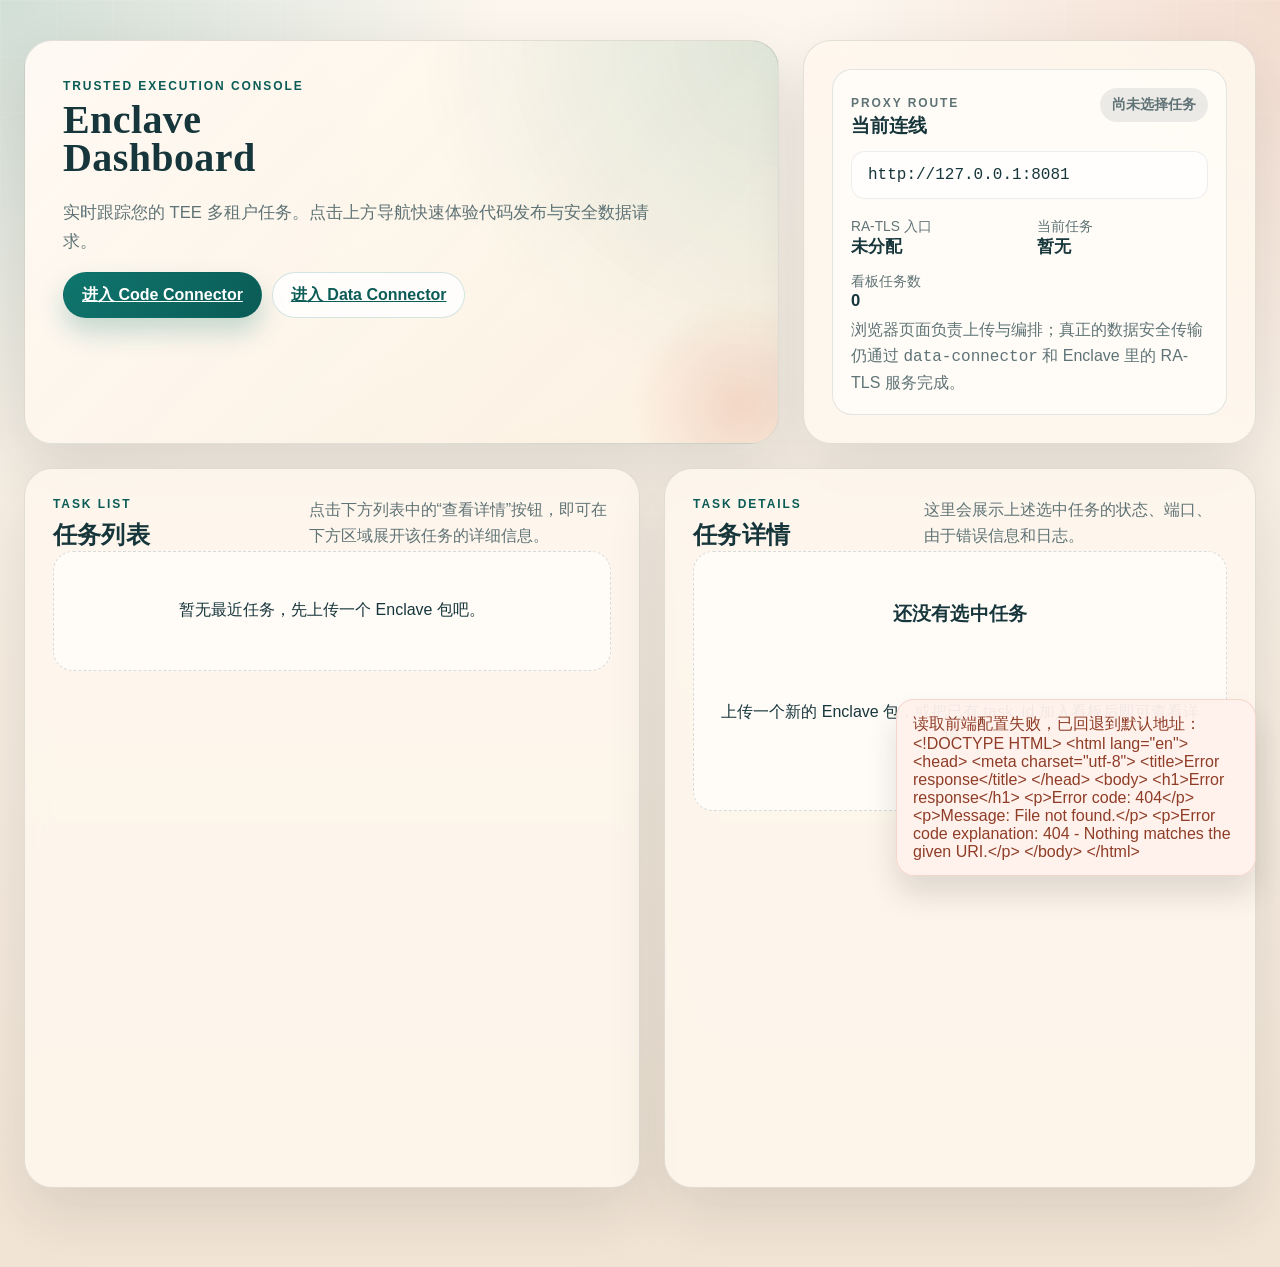
==== enclave-manager-frontend/web/index.html @ 97669d35 "feat(frontend): 添加 Enclave Manager 前端界面 - 实现了完整的任务管理界面，支持 Enclave 代码上传和状态跟踪 - 添加了任务状态监控功能，包括代码上传、Enc" ====
<!DOCTYPE html>
<html lang="zh-CN">
<head>
  <meta charset="UTF-8" />
  <meta name="viewport" content="width=device-width, initial-scale=1.0" />
  <title>Enclave Manager Dashboard</title>
  <link rel="stylesheet" href="./styles.css" />
</head>
<body>
  <div class="page-shell">
    <header class="hero">
      <div class="hero-copy">
        <p class="eyebrow">Trusted Execution Console</p>
        <h1>Enclave Dashboard</h1>
        <p class="hero-text">
          实时跟踪您的 TEE 多租户任务。点击上方导航快速体验代码发布与安全数据请求。
        </p>
        <div class="hero-tags" style="margin-top: 1rem;">
          <a href="./code.html" class="button button-primary">进入 Code Connector</a>
          <a href="./data.html" class="button button-secondary">进入 Data Connector</a>
        </div>
      </div>
      <aside class="hero-side" id="connectionSummary">
        <div class="skeleton-block skeleton-lg"></div>
        <div class="skeleton-grid">
          <div class="skeleton-block"></div>
          <div class="skeleton-block"></div>
          <div class="skeleton-block"></div>
          <div class="skeleton-block"></div>
        </div>
      </aside>
    </header>

    <main class="workspace">
      <section class="panel panel-recent">
        <div class="panel-head">
          <div>
            <p class="panel-kicker">Task List</p>
            <h2>任务列表</h2>
          </div>
          <p class="panel-note">点击下方列表中的“查看详情”按钮，即可在下方区域展开该任务的详细信息。</p>
        </div>
        <div id="recentTasksList" class="task-list">
          <div class="empty-state compact">
            <p>暂无任务。</p>
          </div>
        </div>
      </section>

      <section class="panel panel-status">
        <div class="panel-head">
          <div>
            <p class="panel-kicker">Task Details</p>
            <h2>任务详情</h2>
          </div>
          <p class="panel-note">这里会展示上述选中任务的状态、端口、由于错误信息和日志。</p>
        </div>
        <div id="selectedTaskPanel" class="selected-task">
          <div class="empty-state">
            <h3>还没有选中任务</h3>
            <p>请先从上方任务列表中选中一个任务。</p>
          </div>
        </div>
      </section>
    </main>

    <div id="toastRegion" class="toast-region" aria-live="polite" aria-atomic="true"></div>
  </div>

  <script type="module" src="./app.js"></script>
</body>
</html>
---- enclave-manager-frontend/web/styles.css ----
:root {
  --bg: #f4ede2;
  --bg-soft: rgba(255, 248, 238, 0.82);
  --surface: rgba(255, 253, 249, 0.86);
  --surface-strong: #fffaf3;
  --border: rgba(16, 52, 58, 0.12);
  --text: #17363b;
  --text-muted: #5f7376;
  --accent: #0f766e;
  --accent-strong: #0b5b56;
  --accent-soft: rgba(15, 118, 110, 0.1);
  --warm: #c65b3c;
  --warm-soft: rgba(198, 91, 60, 0.12);
  --gold: #b98326;
  --gold-soft: rgba(185, 131, 38, 0.12);
  --shadow: 0 24px 60px rgba(42, 44, 38, 0.12);
  --radius-xl: 28px;
  --radius-lg: 20px;
  --radius-md: 14px;
  --radius-sm: 10px;
  --font-display: Georgia, "Times New Roman", serif;
  --font-body: "Trebuchet MS", "Segoe UI Variable Text", "Segoe UI", sans-serif;
  --font-mono: Consolas, "SFMono-Regular", Monaco, monospace;
}

* {
  box-sizing: border-box;
}

html {
  scroll-behavior: smooth;
}

body {
  margin: 0;
  min-height: 100vh;
  font-family: var(--font-body);
  color: var(--text);
  background:
    radial-gradient(circle at top left, rgba(15, 118, 110, 0.18), transparent 28%),
    radial-gradient(circle at top right, rgba(198, 91, 60, 0.16), transparent 24%),
    linear-gradient(180deg, #fcf6ee 0%, #f1e4d5 100%);
}

body::before {
  content: "";
  position: fixed;
  inset: 0;
  pointer-events: none;
  background-image:
    linear-gradient(rgba(255, 255, 255, 0.14) 1px, transparent 1px),
    linear-gradient(90deg, rgba(255, 255, 255, 0.14) 1px, transparent 1px);
  background-size: 56px 56px;
  mask-image: linear-gradient(180deg, rgba(0, 0, 0, 0.7), transparent 85%);
}

code,
pre {
  font-family: var(--font-mono);
}

.page-shell {
  max-width: 1440px;
  margin: 0 auto;
  padding: 40px 24px 80px;
}

.hero,
.panel {
  animation: rise-in 560ms ease both;
}

.hero {
  display: grid;
  grid-template-columns: minmax(0, 1.25fr) minmax(320px, 0.75fr);
  gap: 24px;
  align-items: stretch;
}

.hero-copy,
.hero-side,
.panel {
  border: 1px solid var(--border);
  border-radius: var(--radius-xl);
  box-shadow: var(--shadow);
  backdrop-filter: blur(10px);
}

.hero-copy {
  position: relative;
  overflow: hidden;
  padding: 38px;
  background:
    radial-gradient(circle at top right, rgba(15, 118, 110, 0.13), transparent 42%),
    linear-gradient(135deg, rgba(255, 250, 243, 0.96), rgba(252, 241, 225, 0.92));
}

.hero-copy::after {
  content: "";
  position: absolute;
  right: -72px;
  bottom: -72px;
  width: 220px;
  height: 220px;
  border-radius: 50%;
  background: radial-gradient(circle, rgba(198, 91, 60, 0.18), transparent 70%);
}

.eyebrow,
.panel-kicker {
  margin: 0 0 8px;
  color: var(--accent-strong);
  text-transform: uppercase;
  letter-spacing: 0.16em;
  font-size: 12px;
  font-weight: 700;
}

.hero h1,
.panel h2,
.subsection h3,
.mini-card h3,
.selected-task h3,
.snippet-card h3 {
  margin: 0;
  font-family: var(--font-display);
  letter-spacing: 0.01em;
}

.hero h1 {
  max-width: 12ch;
  font-size: clamp(2.5rem, 3vw, 4.2rem);
  line-height: 0.96;
}

.hero-text {
  max-width: 64ch;
  margin: 20px 0 0;
  font-size: 1.04rem;
  line-height: 1.75;
  color: var(--text-muted);
}

.hero-tags {
  display: flex;
  flex-wrap: wrap;
  gap: 10px;
  margin-top: 24px;
}

.hero-tag {
  display: inline-flex;
  align-items: center;
  padding: 9px 14px;
  border-radius: 999px;
  border: 1px solid rgba(15, 118, 110, 0.14);
  background: rgba(255, 255, 255, 0.72);
  color: var(--accent-strong);
  font-size: 0.92rem;
  font-weight: 700;
}

.hero-side,
.panel {
  background: var(--bg-soft);
}

.hero-side {
  padding: 28px;
}

.workspace {
  display: grid;
  grid-template-columns: minmax(0, 1.02fr) minmax(0, 0.98fr);
  gap: 24px;
  margin-top: 24px;
}

.panel {
  padding: 28px;
}

.panel-upload {
  display: flex;
  flex-direction: column;
  gap: 24px;
}

.panel-status {
  min-height: 720px;
}

.panel-next,
.panel-recent {
  min-height: 320px;
}

.panel-head,
.subsection-head,
.task-main-head {
  display: flex;
  justify-content: space-between;
  align-items: flex-start;
  gap: 18px;
}

.panel-note {
  margin: 0;
  max-width: 34ch;
  color: var(--text-muted);
  line-height: 1.6;
}

.stack-form,
.subsection,
.selected-task,
.next-steps {
  display: flex;
  flex-direction: column;
  gap: 18px;
}

.field {
  display: flex;
  flex-direction: column;
  gap: 10px;
}

.field-label {
  font-weight: 700;
  color: var(--text);
}

.field input[type="file"],
.field input[type="text"] {
  width: 100%;
  border: 1px solid rgba(23, 54, 59, 0.14);
  border-radius: var(--radius-md);
  background: rgba(255, 255, 255, 0.84);
  color: var(--text);
  padding: 14px 16px;
  font: inherit;
  outline: none;
  transition: border-color 180ms ease, box-shadow 180ms ease, transform 180ms ease;
}

.field input[type="file"] {
  padding: 18px 16px;
}

.field input[type="file"]::file-selector-button {
  margin-right: 12px;
  border: 0;
  border-radius: 999px;
  padding: 10px 14px;
  background: var(--accent);
  color: #fff;
  font-weight: 700;
  cursor: pointer;
}

.field input:focus {
  border-color: rgba(15, 118, 110, 0.45);
  box-shadow: 0 0 0 5px rgba(15, 118, 110, 0.12);
}

.file-field {
  padding: 18px;
  border-radius: var(--radius-lg);
  border: 1px dashed rgba(15, 118, 110, 0.26);
  background: linear-gradient(180deg, rgba(255, 255, 255, 0.74), rgba(245, 250, 248, 0.82));
}

.field-hint {
  color: var(--text-muted);
  line-height: 1.65;
}

.button-row,
.task-actions,
.snippet-actions {
  display: flex;
  flex-wrap: wrap;
  gap: 12px;
}

.button {
  display: inline-flex;
  align-items: center;
  justify-content: center;
  min-height: 46px;
  border: 1px solid transparent;
  border-radius: 999px;
  padding: 0 18px;
  font: inherit;
  font-weight: 700;
  cursor: pointer;
  transition: transform 180ms ease, box-shadow 180ms ease, background 180ms ease, border-color 180ms ease;
}

.button:hover:not(:disabled) {
  transform: translateY(-1px);
}

.button:disabled {
  cursor: wait;
  opacity: 0.65;
}

.button-primary {
  background: linear-gradient(135deg, var(--accent), var(--accent-strong));
  color: #fff;
  box-shadow: 0 14px 26px rgba(15, 118, 110, 0.24);
}

.button-secondary {
  background: rgba(255, 255, 255, 0.8);
  color: var(--accent-strong);
  border-color: rgba(15, 118, 110, 0.18);
}

.button-ghost {
  background: rgba(255, 255, 255, 0.62);
  color: var(--text);
  border-color: rgba(23, 54, 59, 0.12);
}

.button-subtle {
  min-height: 38px;
  padding: 0 14px;
  border-radius: 999px;
  background: rgba(255, 255, 255, 0.72);
  color: var(--text);
  border: 1px solid rgba(23, 54, 59, 0.12);
}

.mini-grid,
.detail-grid,
.connection-grid,
.snippet-grid {
  display: grid;
  gap: 14px;
}

.mini-grid,
.snippet-grid {
  grid-template-columns: repeat(auto-fit, minmax(180px, 1fr));
}

.mini-card,
.detail-card,
.snippet-card,
.task-card,
.connection-card,
.timeline-step,
.event-card,
.status-explainer {
  border: 1px solid var(--border);
  border-radius: var(--radius-lg);
  background: var(--surface);
}

.mini-card,
.detail-card,
.snippet-card,
.event-card,
.status-explainer {
  padding: 18px;
}

.mini-card p,
.detail-card p,
.snippet-card p,
.event-card p,
.status-explainer p {
  margin: 10px 0 0;
  color: var(--text-muted);
  line-height: 1.65;
}

.inline-form {
  display: grid;
  grid-template-columns: minmax(0, 1fr) auto;
  gap: 12px;
  align-items: end;
}

.task-main-head {
  padding-bottom: 16px;
  border-bottom: 1px solid rgba(23, 54, 59, 0.08);
}

.task-title {
  display: flex;
  flex-direction: column;
  gap: 8px;
}

.task-id {
  font-size: 0.92rem;
  color: var(--text-muted);
  word-break: break-all;
}

.status-badge {
  display: inline-flex;
  align-items: center;
  gap: 8px;
  width: fit-content;
  border-radius: 999px;
  padding: 8px 12px;
  font-size: 0.9rem;
  font-weight: 700;
}

.tone-info {
  background: var(--accent-soft);
  color: var(--accent-strong);
}

.tone-success {
  background: rgba(33, 122, 66, 0.12);
  color: #166238;
}

.tone-warning {
  background: var(--gold-soft);
  color: #8a5d0a;
}

.tone-danger {
  background: var(--warm-soft);
  color: #8f3d27;
}

.tone-muted {
  background: rgba(97, 109, 111, 0.12);
  color: #516467;
}

.detail-grid {
  grid-template-columns: repeat(auto-fit, minmax(160px, 1fr));
}

.detail-card strong,
.connection-card strong {
  display: block;
  font-size: 1.04rem;
}

.detail-card span,
.connection-card span {
  color: var(--text-muted);
  font-size: 0.86rem;
}

.timeline {
  display: grid;
  gap: 12px;
}

.timeline-step {
  display: grid;
  grid-template-columns: 48px minmax(0, 1fr);
  gap: 16px;
  padding: 16px;
  align-items: start;
}

.step-index {
  display: inline-flex;
  align-items: center;
  justify-content: center;
  width: 48px;
  height: 48px;
  border-radius: 16px;
  font-weight: 700;
  background: rgba(23, 54, 59, 0.08);
  color: var(--text);
}

.timeline-step.complete {
  border-color: rgba(15, 118, 110, 0.18);
  background: linear-gradient(135deg, rgba(248, 255, 251, 0.95), rgba(232, 248, 244, 0.94));
}

.timeline-step.complete .step-index {
  background: var(--accent);
  color: #fff;
}

.timeline-step.current {
  border-color: rgba(185, 131, 38, 0.3);
  background: linear-gradient(135deg, rgba(255, 249, 237, 0.98), rgba(255, 241, 218, 0.94));
}

.timeline-step.current .step-index {
  background: var(--gold);
  color: #fff;
}

.timeline-step.fail {
  border-color: rgba(198, 91, 60, 0.28);
  background: linear-gradient(135deg, rgba(255, 246, 243, 0.98), rgba(255, 233, 225, 0.94));
}

.timeline-step.fail .step-index {
  background: var(--warm);
  color: #fff;
}

.timeline-step.upcoming {
  opacity: 0.74;
}

.timeline-step h4,
.task-card h3,
.connection-card h3,
.status-explainer h3,
.event-card h3 {
  margin: 0;
}

.timeline-step p,
.event-list,
.task-card p,
.connection-card p {
  margin: 6px 0 0;
  color: var(--text-muted);
  line-height: 1.6;
}

.error-banner {
  padding: 14px 16px;
  border: 1px solid rgba(198, 91, 60, 0.2);
  border-radius: var(--radius-md);
  background: rgba(255, 240, 235, 0.94);
  color: #8f3d27;
  line-height: 1.6;
}

.event-list {
  display: grid;
  gap: 10px;
}

.event-row {
  display: flex;
  justify-content: space-between;
  gap: 12px;
  padding: 12px 14px;
  border-radius: var(--radius-md);
  background: rgba(255, 255, 255, 0.74);
  border: 1px solid rgba(23, 54, 59, 0.08);
}

.event-row time {
  white-space: nowrap;
  color: var(--text-muted);
  font-size: 0.86rem;
}

.task-list {
  display: grid;
  gap: 14px;
}

.task-card {
  padding: 18px;
  transition: transform 180ms ease, border-color 180ms ease, box-shadow 180ms ease;
}

.task-card.selected {
  border-color: rgba(15, 118, 110, 0.28);
  box-shadow: 0 14px 30px rgba(15, 118, 110, 0.12);
}

.task-card:hover {
  transform: translateY(-2px);
}

.task-card-head,
.snippet-head,
.connection-row {
  display: flex;
  justify-content: space-between;
  gap: 14px;
  align-items: flex-start;
}

.task-meta {
  display: flex;
  flex-wrap: wrap;
  gap: 10px;
  margin-top: 14px;
}

.task-meta span {
  display: inline-flex;
  align-items: center;
  padding: 7px 10px;
  border-radius: 999px;
  background: rgba(23, 54, 59, 0.06);
  color: var(--text-muted);
  font-size: 0.86rem;
}

.task-card-actions {
  display: flex;
  flex-wrap: wrap;
  gap: 8px;
  margin-top: 14px;
}

.task-error {
  margin-top: 12px;
  color: #8f3d27;
}

.connection-card {
  padding: 18px;
}

.connection-grid {
  grid-template-columns: repeat(2, minmax(0, 1fr));
  margin-top: 18px;
}

.connection-route {
  margin-top: 12px;
  padding: 14px 16px;
  border-radius: var(--radius-md);
  background: rgba(255, 255, 255, 0.76);
  border: 1px solid rgba(23, 54, 59, 0.08);
  font-family: var(--font-mono);
  word-break: break-all;
}

.snippet-card pre {
  margin: 14px 0 0;
  padding: 16px;
  overflow: auto;
  border-radius: var(--radius-md);
  background: #123439;
  color: #f8f1e7;
  font-size: 0.92rem;
  line-height: 1.65;
}

.status-explainer {
  background:
    linear-gradient(135deg, rgba(245, 252, 250, 0.96), rgba(251, 246, 236, 0.96));
}

.empty-state {
  display: grid;
  place-items: center;
  min-height: 260px;
  text-align: center;
  padding: 20px;
  border-radius: var(--radius-lg);
  border: 1px dashed rgba(23, 54, 59, 0.16);
  background: rgba(255, 255, 255, 0.62);
}

.empty-state.compact {
  min-height: 120px;
}

.skeleton-block {
  height: 18px;
  border-radius: 999px;
  background: linear-gradient(90deg, rgba(23, 54, 59, 0.08), rgba(255, 255, 255, 0.56), rgba(23, 54, 59, 0.08));
  background-size: 200% 100%;
  animation: pulse 1.8s linear infinite;
}

.skeleton-lg {
  height: 32px;
}

.skeleton-grid {
  display: grid;
  grid-template-columns: repeat(2, minmax(0, 1fr));
  gap: 14px;
  margin-top: 18px;
}

.toast-region {
  position: fixed;
  right: 24px;
  bottom: 24px;
  display: grid;
  gap: 10px;
  width: min(360px, calc(100vw - 48px));
  z-index: 20;
}

.toast {
  padding: 14px 16px;
  border-radius: 18px;
  border: 1px solid rgba(23, 54, 59, 0.12);
  background: rgba(255, 253, 249, 0.94);
  color: var(--text);
  box-shadow: 0 18px 30px rgba(42, 44, 38, 0.14);
  animation: toast-in 180ms ease;
}

.toast.error {
  border-color: rgba(198, 91, 60, 0.18);
  background: rgba(255, 242, 237, 0.95);
  color: #8f3d27;
}

@keyframes rise-in {
  from {
    opacity: 0;
    transform: translateY(16px);
  }
  to {
    opacity: 1;
    transform: translateY(0);
  }
}

@keyframes pulse {
  from {
    background-position: 200% 0;
  }
  to {
    background-position: -200% 0;
  }
}

@keyframes toast-in {
  from {
    opacity: 0;
    transform: translateY(8px) scale(0.98);
  }
  to {
    opacity: 1;
    transform: translateY(0) scale(1);
  }
}

@media (max-width: 1120px) {
  .hero,
  .workspace {
    grid-template-columns: 1fr;
  }

  .panel-status {
    min-height: auto;
  }
}

@media (max-width: 720px) {
  .page-shell {
    padding: 20px 16px 100px;
  }

  .hero-copy,
  .hero-side,
  .panel {
    padding: 22px;
  }

  .inline-form,
  .connection-grid {
    grid-template-columns: 1fr;
  }

  .button-row,
  .task-card-actions,
  .task-actions,
  .snippet-actions {
    flex-direction: column;
  }

  .button,
  .button-subtle {
    width: 100%;
  }

  .timeline-step {
    grid-template-columns: 1fr;
  }

  .step-index {
    width: 40px;
    height: 40px;
  }

  .event-row,
  .task-card-head,
  .snippet-head,
  .connection-row,
  .panel-head,
  .subsection-head,
  .task-main-head {
    flex-direction: column;
  }

  .toast-region {
    right: 16px;
    left: 16px;
    width: auto;
  }
}
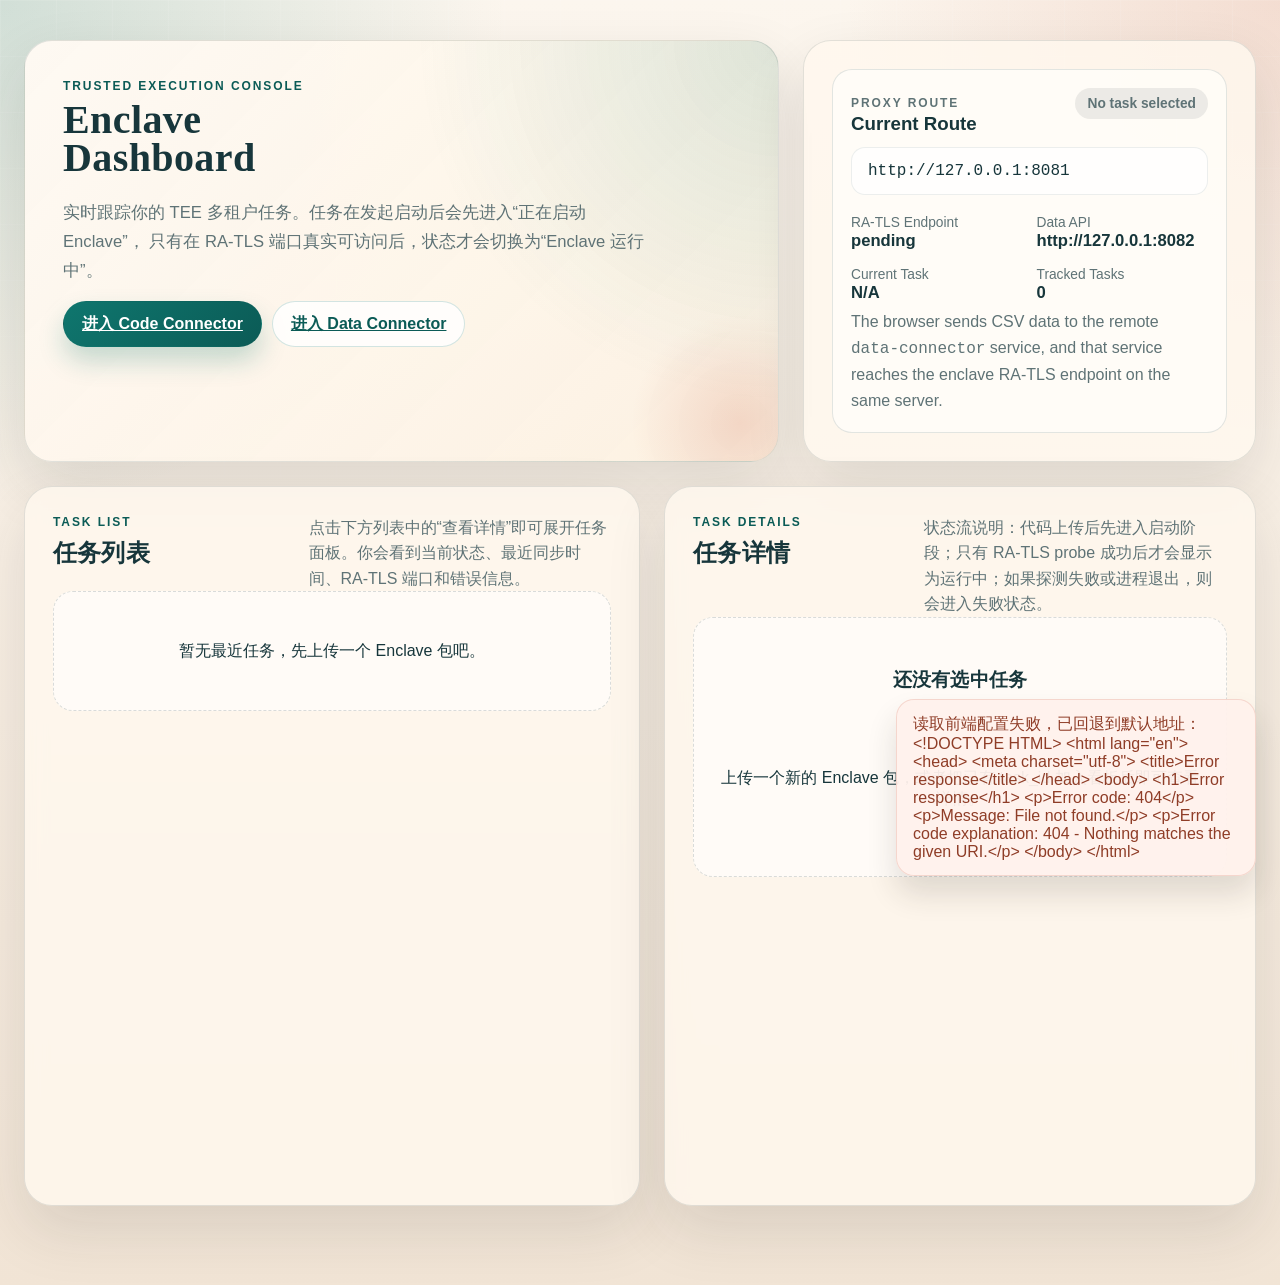
==== commit e6a80e55: "fix(enclave): 修复RA-TLS就绪检查超时逻辑 - 移除硬编码的60秒启动超时限制，改用传入的上下文控制 - 将HTTP请求上下文从deadlineCtx改为传入的ctx参数 - 更新超" ====
--- a/enclave-manager-frontend/web/index.html
+++ b/enclave-manager-frontend/web/index.html
@@ -13,7 +13,8 @@
         <p class="eyebrow">Trusted Execution Console</p>
         <h1>Enclave Dashboard</h1>
         <p class="hero-text">
-          实时跟踪您的 TEE 多租户任务。点击上方导航快速体验代码发布与安全数据请求。
+          实时跟踪你的 TEE 多租户任务。任务在发起启动后会先进入“正在启动 Enclave”，
+          只有在 RA-TLS 端口真实可访问后，状态才会切换为“Enclave 运行中”。
         </p>
         <div class="hero-tags" style="margin-top: 1rem;">
           <a href="./code.html" class="button button-primary">进入 Code Connector</a>
@@ -38,7 +39,9 @@
             <p class="panel-kicker">Task List</p>
             <h2>任务列表</h2>
           </div>
-          <p class="panel-note">点击下方列表中的“查看详情”按钮，即可在下方区域展开该任务的详细信息。</p>
+          <p class="panel-note">
+            点击下方列表中的“查看详情”即可展开任务面板。你会看到当前状态、最近同步时间、RA-TLS 端口和错误信息。
+          </p>
         </div>
         <div id="recentTasksList" class="task-list">
           <div class="empty-state compact">
@@ -53,12 +56,14 @@
             <p class="panel-kicker">Task Details</p>
             <h2>任务详情</h2>
           </div>
-          <p class="panel-note">这里会展示上述选中任务的状态、端口、由于错误信息和日志。</p>
+          <p class="panel-note">
+            状态流说明：代码上传后先进入启动阶段；只有 RA-TLS probe 成功后才会显示为运行中；如果探测失败或进程退出，则会进入失败状态。
+          </p>
         </div>
         <div id="selectedTaskPanel" class="selected-task">
           <div class="empty-state">
             <h3>还没有选中任务</h3>
-            <p>请先从上方任务列表中选中一个任务。</p>
+            <p>请先从上方任务列表中选择一个任务。</p>
           </div>
         </div>
       </section>
--- a/enclave-manager-frontend/web/styles.css
+++ b/enclave-manager-frontend/web/styles.css
@@ -1,9 +1,11 @@
 :root {
   --bg: #f4ede2;
   --bg-soft: rgba(255, 248, 238, 0.82);
+  --bg-crust: rgba(248, 240, 229, 0.92);
   --surface: rgba(255, 253, 249, 0.86);
   --surface-strong: #fffaf3;
   --border: rgba(16, 52, 58, 0.12);
+  --border-subtle: rgba(16, 52, 58, 0.1);
   --text: #17363b;
   --text-muted: #5f7376;
   --accent: #0f766e;
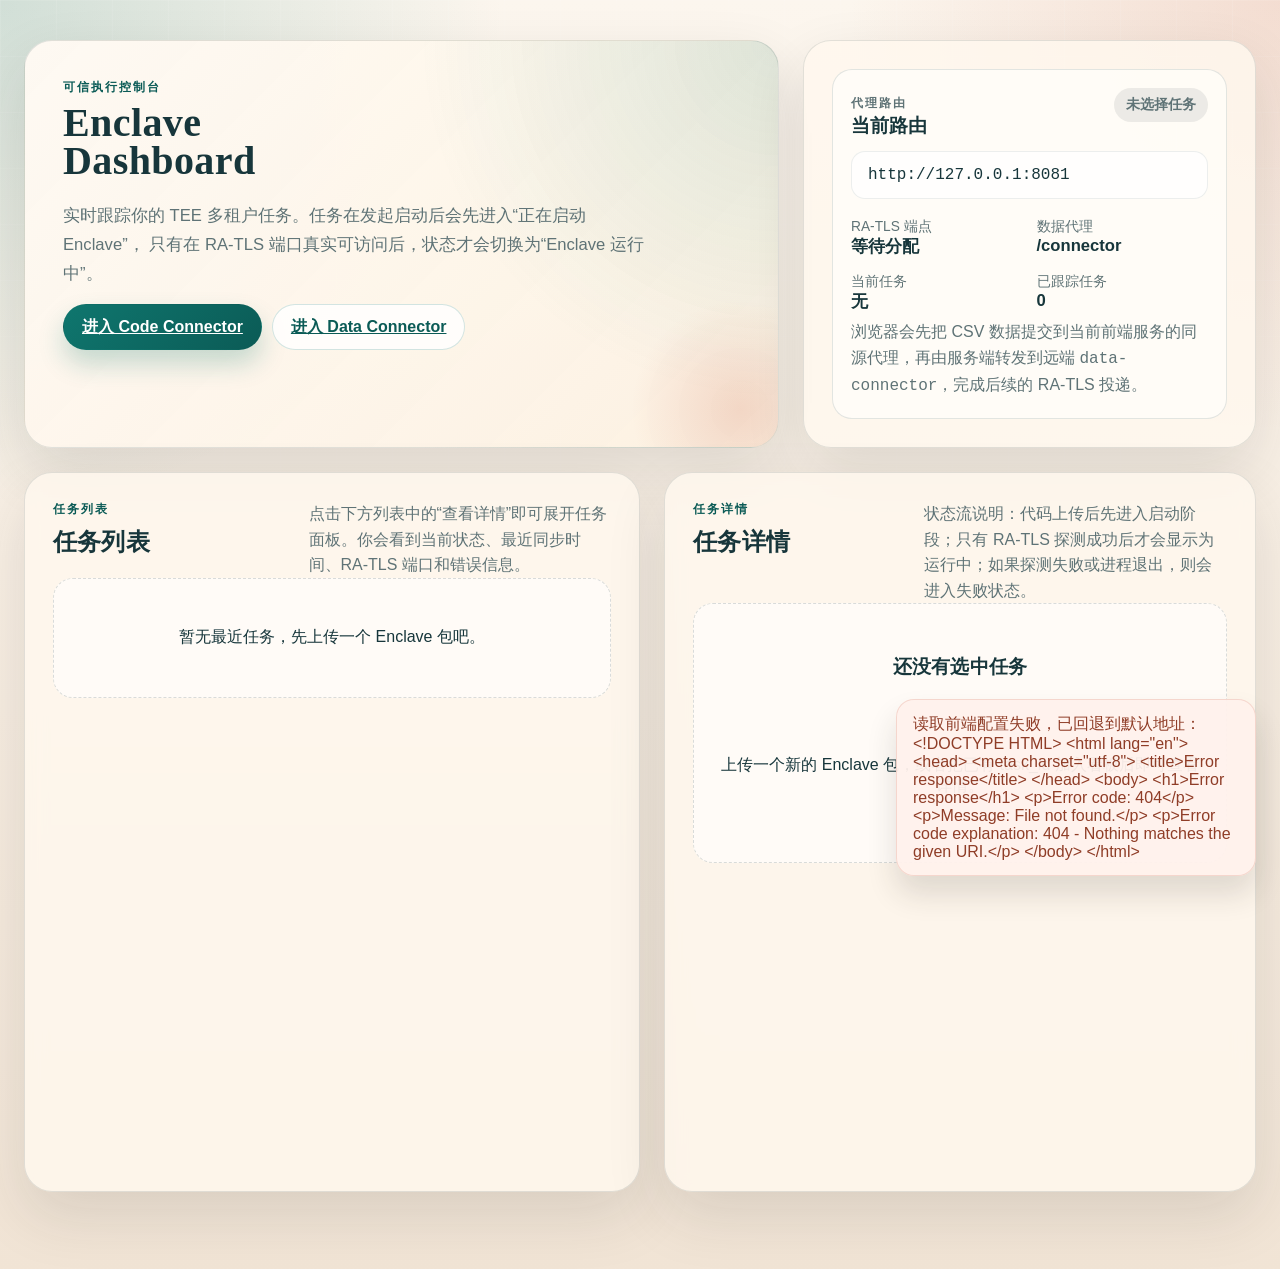
==== commit f5a40ec7: "i18n(app): 本地化前端界面文本并修复事件处理兼容性问题 - 修复了事件目标元素获取的兼容性问题，避免非Element目标导致的错误 - 将所有英文界面文本替换为中文，包括按钮、提示信息和状态" ====
--- a/enclave-manager-frontend/web/index.html
+++ b/enclave-manager-frontend/web/index.html
@@ -10,7 +10,7 @@
   <div class="page-shell">
     <header class="hero">
       <div class="hero-copy">
-        <p class="eyebrow">Trusted Execution Console</p>
+        <p class="eyebrow">可信执行控制台</p>
         <h1>Enclave Dashboard</h1>
         <p class="hero-text">
           实时跟踪你的 TEE 多租户任务。任务在发起启动后会先进入“正在启动 Enclave”，
@@ -36,7 +36,7 @@
       <section class="panel panel-recent">
         <div class="panel-head">
           <div>
-            <p class="panel-kicker">Task List</p>
+            <p class="panel-kicker">任务列表</p>
             <h2>任务列表</h2>
           </div>
           <p class="panel-note">
@@ -53,11 +53,11 @@
       <section class="panel panel-status">
         <div class="panel-head">
           <div>
-            <p class="panel-kicker">Task Details</p>
+            <p class="panel-kicker">任务详情</p>
             <h2>任务详情</h2>
           </div>
           <p class="panel-note">
-            状态流说明：代码上传后先进入启动阶段；只有 RA-TLS probe 成功后才会显示为运行中；如果探测失败或进程退出，则会进入失败状态。
+            状态流说明：代码上传后先进入启动阶段；只有 RA-TLS 探测成功后才会显示为运行中；如果探测失败或进程退出，则会进入失败状态。
           </p>
         </div>
         <div id="selectedTaskPanel" class="selected-task">
